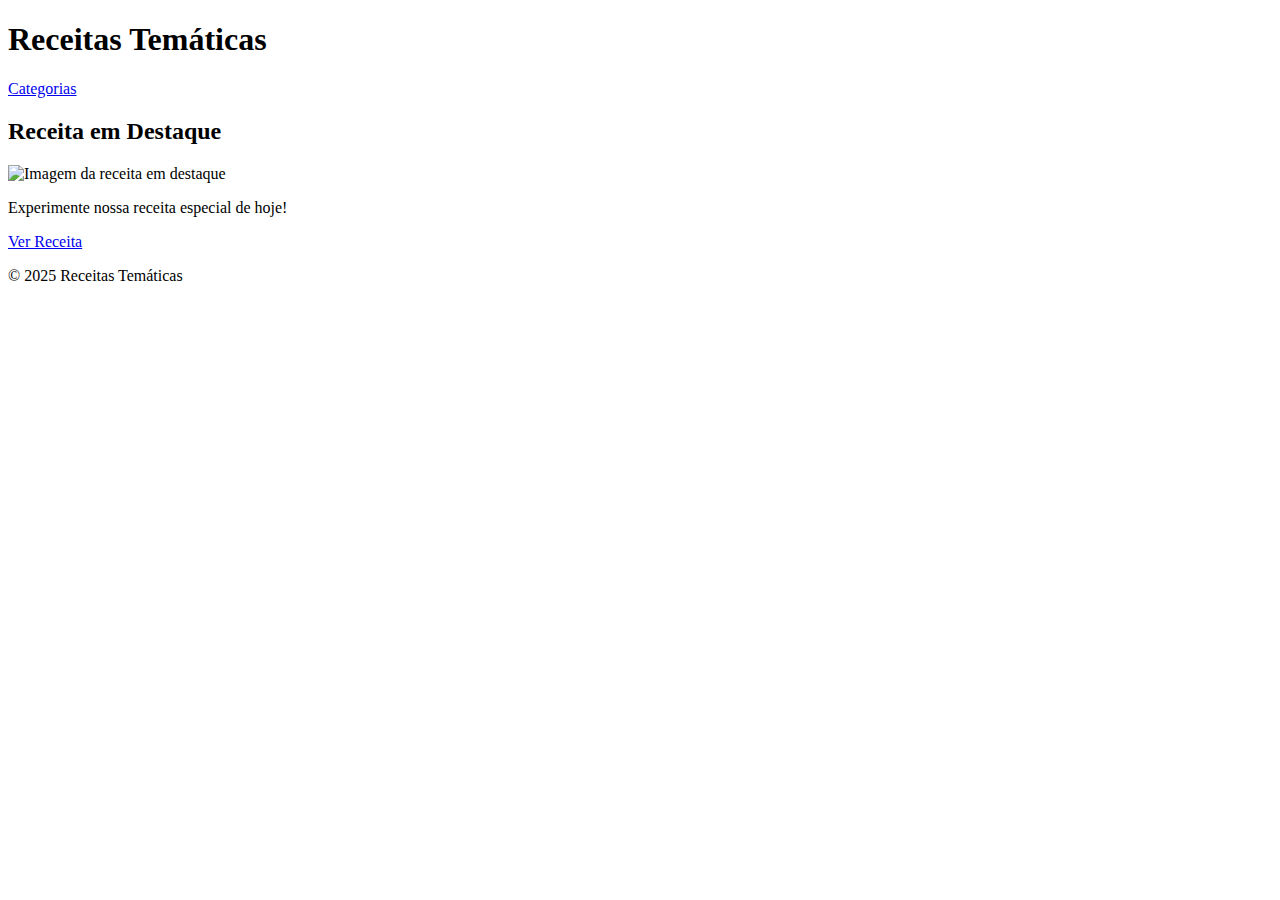
==== index.html @ f151c2f7 "algumas pastas foram excluidas e outras adicionadas porque decidi mudar o projeto" ====
<!DOCTYPE html>
<html lang="pt-BR">

<head>
    <meta charset="UTF-8">
    <meta name="viewport" content="width=device-width, initial-scale=1.0">
    <title>Receitas Temáticas</title>
    <link rel="stylesheet" href="css/styles.css">
</head>

<body>
    <header>
        <h1>Receitas Temáticas</h1>
        <nav>
            <a href="categories.html">Categorias</a>
        </nav>
    </header>
    <main>
        <section class="featured-recipe">
            <h2>Receita em Destaque</h2>
            <img src="img/featured.jpg" alt="Imagem da receita em destaque">
            <p>Experimente nossa receita especial de hoje!</p>
            <a href="recipe.html" class="btn">Ver Receita</a>
        </section>
    </main>
    <footer>
        <p>&copy; 2025 Receitas Temáticas</p>
    </footer>
</body>

</html>
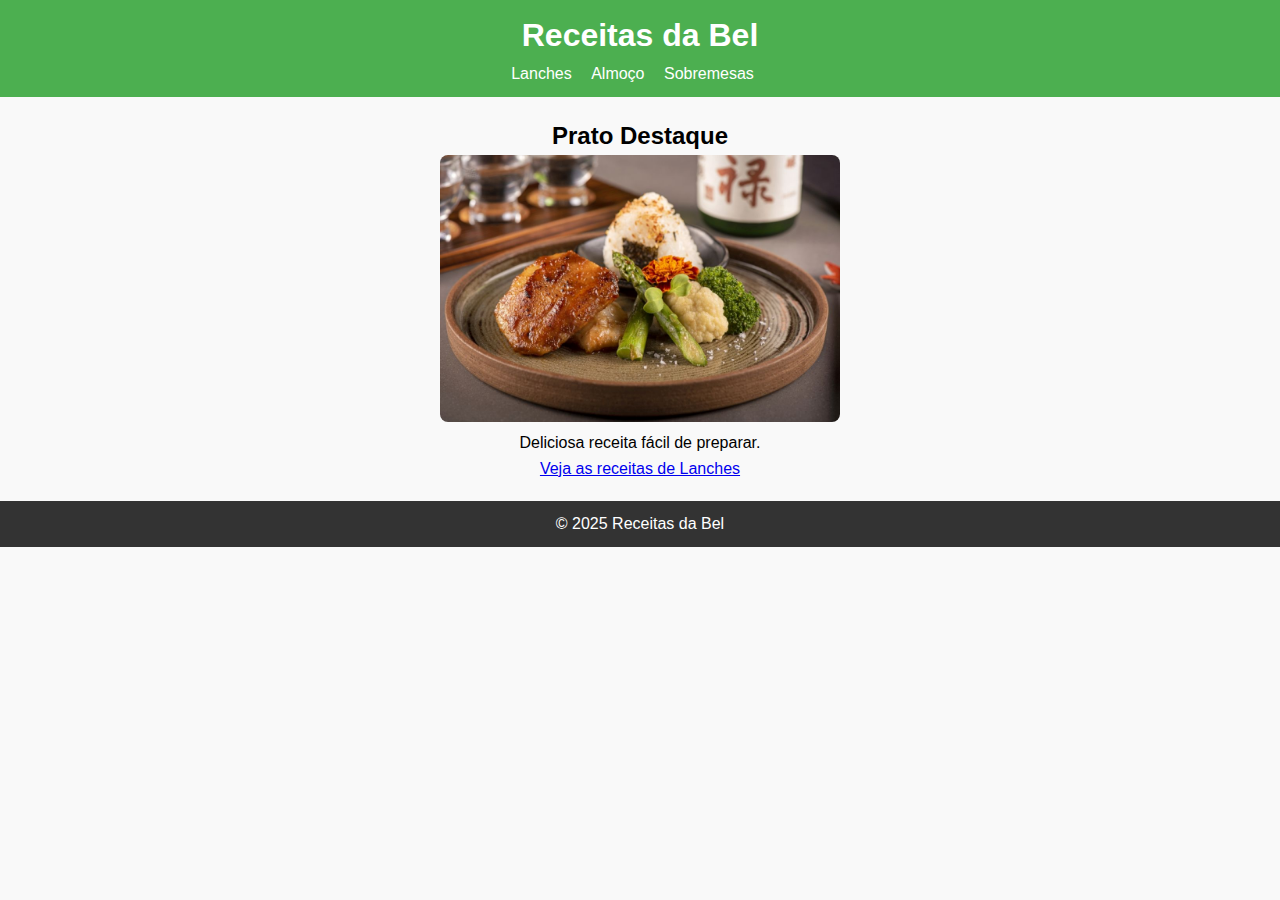
==== commit 1bb1384a: "1. Adicionar conteúdo nas páginas de categorias (Lanches, Almoço e Sobremesas) 2. Adicionar interati" ====
--- a/index.html
+++ b/index.html
@@ -1,30 +1,36 @@
 <!DOCTYPE html>
-<html lang="pt-BR">
+<html lang="pt-br">
 
 <head>
     <meta charset="UTF-8">
     <meta name="viewport" content="width=device-width, initial-scale=1.0">
-    <title>Receitas Temáticas</title>
-    <link rel="stylesheet" href="css/styles.css">
+    <title>Receitas da Bel</title>
+    <link rel="stylesheet" href="styles.css">
 </head>
 
 <body>
     <header>
-        <h1>Receitas Temáticas</h1>
+        <h1>Receitas da Bel</h1>
         <nav>
-            <a href="categories.html">Categorias</a>
+            <ul>
+                <li><a href="lanches.html">Lanches</a></li>
+                <li><a href="almoco.html">Almoço</a></li>
+                <li><a href="sobremesas.html">Sobremesas</a></li>
+            </ul>
         </nav>
     </header>
+
     <main>
-        <section class="featured-recipe">
-            <h2>Receita em Destaque</h2>
-            <img src="img/featured.jpg" alt="Imagem da receita em destaque">
-            <p>Experimente nossa receita especial de hoje!</p>
-            <a href="recipe.html" class="btn">Ver Receita</a>
+        <section id="destaque-receita">
+            <h2>Prato Destaque</h2>
+            <img src="prato-destaque.jpg" alt="Imagem da Receita">
+            <p>Deliciosa receita fácil de preparar.</p>
+            <a href="lanches.html">Veja as receitas de Lanches</a>
         </section>
     </main>
+
     <footer>
-        <p>&copy; 2025 Receitas Temáticas</p>
+        <p>&copy; 2025 Receitas da Bel</p>
     </footer>
 </body>
 
--- a/styles.css
+++ b/styles.css
@@ -0,0 +1,78 @@
+* {
+    margin: 0;
+    padding: 0;
+    box-sizing: border-box;
+}
+
+body {
+    font-family: Arial, sans-serif;
+    background-color: #f9f9f9;
+    line-height: 1.6;
+}
+
+header {
+    background-color: #4CAF50;
+    color: white;
+    text-align: center;
+    padding: 10px;
+}
+
+nav ul {
+    list-style: none;
+    padding: 0;
+}
+
+nav ul li {
+    display: inline;
+    margin-right: 15px;
+}
+
+nav ul li a {
+    color: white;
+    text-decoration: none;
+}
+
+main {
+    padding: 20px;
+    text-align: center;
+}
+
+#destaque-receita img {
+    width: 100%;
+    height: auto;
+    max-width: 400px;
+    border-radius: 8px;
+}
+
+footer {
+    text-align: center;
+    padding: 10px;
+    background-color: #333;
+    color: white;
+}
+
+#search-bar {
+    margin-top: 10px;
+    text-align: center;
+}
+
+#search-bar input {
+    padding: 8px;
+    width: 200px;
+    border-radius: 4px;
+    border: 1px solid #ccc;
+}
+
+#search-bar button {
+    padding: 8px 15px;
+    margin-left: 10px;
+    border: none;
+    background-color: #4CAF50;
+    color: white;
+    border-radius: 4px;
+    cursor: pointer;
+}
+
+#search-bar button:hover {
+    background-color: #45a049;
+}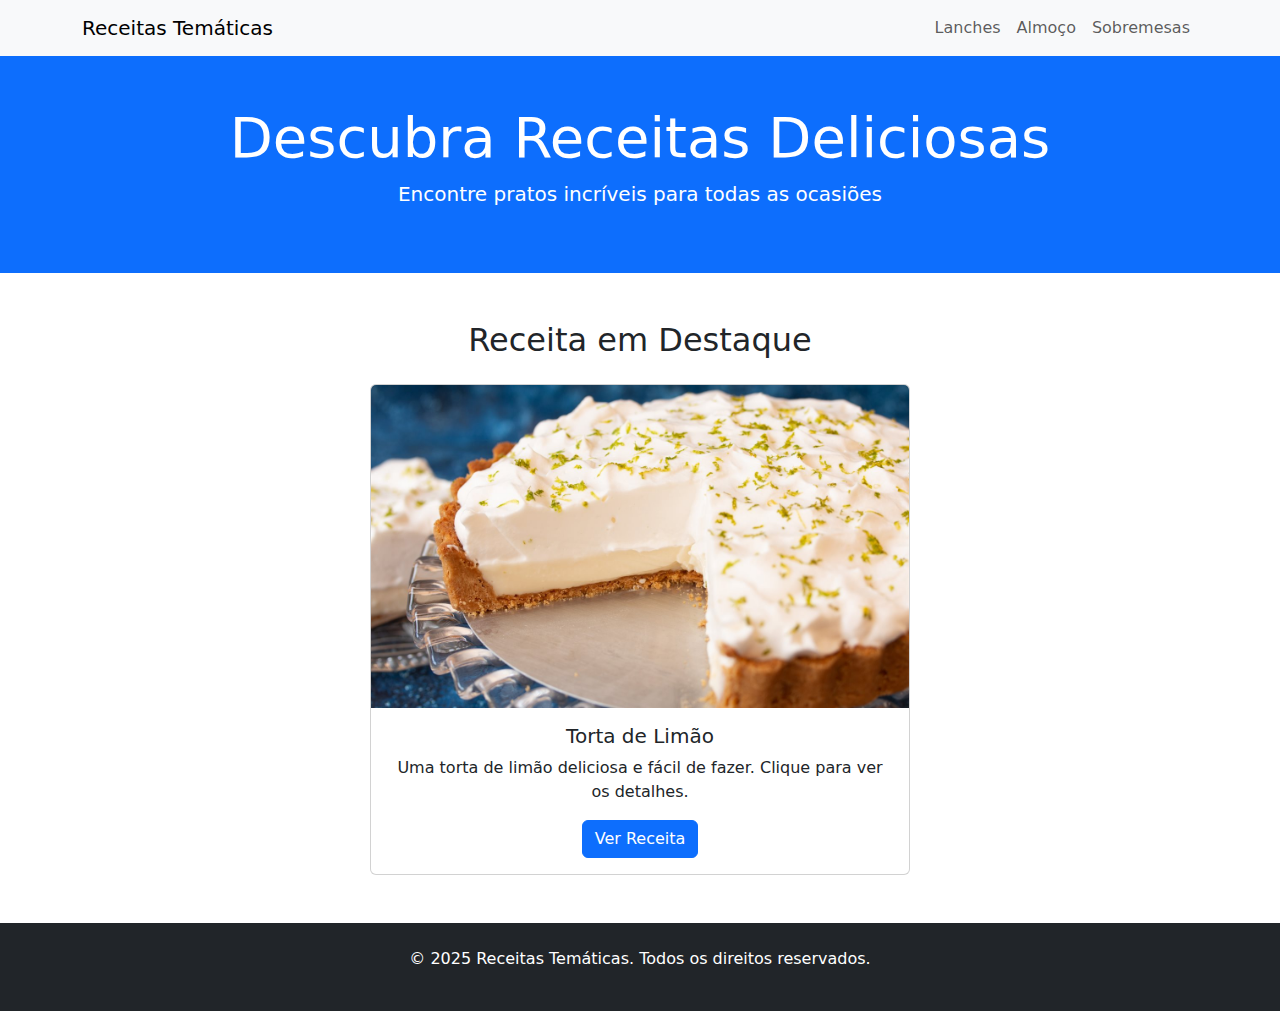
==== commit 27483753: "decidi refazer o site em bootstrap e por isso tive que apagar pra adicionar outras pastas para refaz" ====
--- a/index.html
+++ b/index.html
@@ -1,37 +1,63 @@
 <!DOCTYPE html>
-<html lang="pt-br">
+<html lang="en">
 
 <head>
     <meta charset="UTF-8">
     <meta name="viewport" content="width=device-width, initial-scale=1.0">
-    <title>Receitas da Bel</title>
-    <link rel="stylesheet" href="styles.css">
+    <title>Receitas Temáticas</title>
+    <!-- Bootstrap CSS -->
+    <link href="https://cdn.jsdelivr.net/npm/bootstrap@5.3.0/dist/css/bootstrap.min.css" rel="stylesheet">
+    <link rel="stylesheet" href="css/style.css">
 </head>
 
 <body>
-    <header>
-        <h1>Receitas da Bel</h1>
-        <nav>
-            <ul>
-                <li><a href="lanches.html">Lanches</a></li>
-                <li><a href="almoco.html">Almoço</a></li>
-                <li><a href="sobremesas.html">Sobremesas</a></li>
-            </ul>
-        </nav>
+    <!-- Navbar -->
+    <nav class="navbar navbar-expand-lg navbar-light bg-light">
+        <div class="container">
+            <a class="navbar-brand" href="#">Receitas Temáticas</a>
+            <button class="navbar-toggler" type="button" data-bs-toggle="collapse" data-bs-target="#navbarNav">
+                <span class="navbar-toggler-icon"></span>
+            </button>
+            <div class="collapse navbar-collapse" id="navbarNav">
+                <ul class="navbar-nav ms-auto">
+                    <li class="nav-item"><a class="nav-link" href="#lanches">Lanches</a></li>
+                    <li class="nav-item"><a class="nav-link" href="#almoco">Almoço</a></li>
+                    <li class="nav-item"><a class="nav-link" href="#sobremesas">Sobremesas</a></li>
+                </ul>
+            </div>
+        </div>
+    </nav>
+
+    <!-- Hero Section -->
+    <header class="bg-primary text-white text-center py-5">
+        <div class="container">
+            <h1 class="display-4">Descubra Receitas Deliciosas</h1>
+            <p class="lead">Encontre pratos incríveis para todas as ocasiões</p>
+        </div>
     </header>
 
-    <main>
-        <section id="destaque-receita">
-            <h2>Prato Destaque</h2>
-            <img src="prato-destaque.jpg" alt="Imagem da Receita">
-            <p>Deliciosa receita fácil de preparar.</p>
-            <a href="lanches.html">Veja as receitas de Lanches</a>
-        </section>
-    </main>
+    <!-- Destaque da Receita -->
+    <section class="py-5">
+        <div class="container text-center">
+            <h2 class="mb-4">Receita em Destaque</h2>
+            <div class="card mx-auto" style="max-width: 540px;">
+                <img src="receitas/torta-de-limao.jpg" class="card-img-top" alt="Receita Destaque">
+                <div class="card-body">
+                    <h5 class="card-title">Torta de Limão</h5>
+                    <p class="card-text">Uma torta de limão deliciosa e fácil de fazer. Clique para ver os detalhes.</p>
+                    <a href="receitas/torta-limao.html" class="btn btn-primary">Ver Receita</a>
+                </div>
+            </div>
+        </div>
+    </section>
 
-    <footer>
-        <p>&copy; 2025 Receitas da Bel</p>
+    <!-- Footer -->
+    <footer class="bg-dark text-white text-center py-4">
+        <p>&copy; 2025 Receitas Temáticas. Todos os direitos reservados.</p>
     </footer>
+
+    <!-- Bootstrap JS -->
+    <script src="https://cdn.jsdelivr.net/npm/bootstrap@5.3.0/dist/js/bootstrap.bundle.min.js"></script>
 </body>
 
 </html>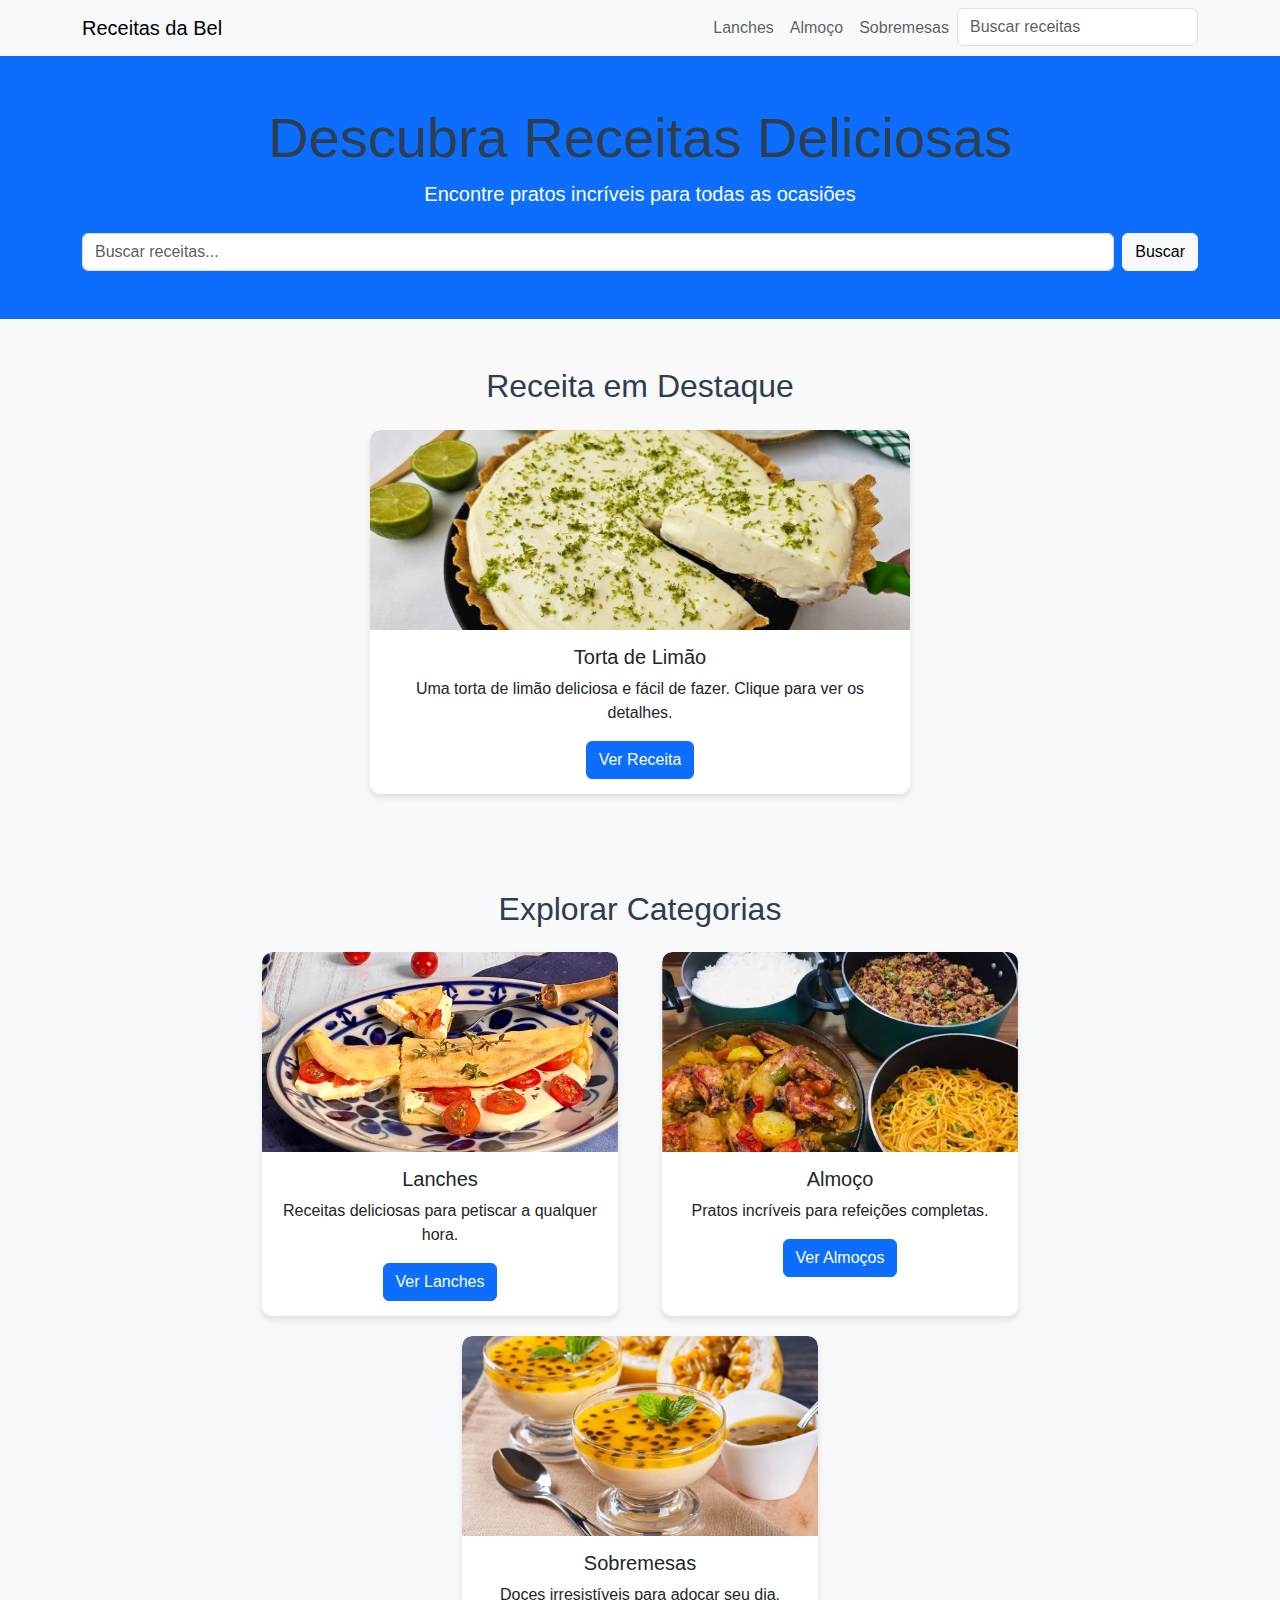
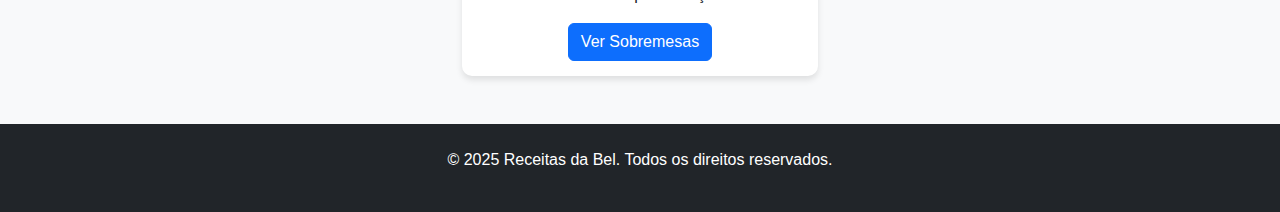
==== commit 242428ff: "Implementação do filtro de categorias dinâmico utilizando Bootstrap" ====
--- a/index.html
+++ b/index.html
@@ -1,10 +1,10 @@
 <!DOCTYPE html>
-<html lang="en">
+<html lang="pt-br">
 
 <head>
     <meta charset="UTF-8">
     <meta name="viewport" content="width=device-width, initial-scale=1.0">
-    <title>Receitas Temáticas</title>
+    <title>Receitas da Bel</title>
     <!-- Bootstrap CSS -->
     <link href="https://cdn.jsdelivr.net/npm/bootstrap@5.3.0/dist/css/bootstrap.min.css" rel="stylesheet">
     <link rel="stylesheet" href="css/style.css">
@@ -14,34 +14,44 @@
     <!-- Navbar -->
     <nav class="navbar navbar-expand-lg navbar-light bg-light">
         <div class="container">
-            <a class="navbar-brand" href="#">Receitas Temáticas</a>
-            <button class="navbar-toggler" type="button" data-bs-toggle="collapse" data-bs-target="#navbarNav">
-                <span class="navbar-toggler-icon"></span>
-            </button>
-            <div class="collapse navbar-collapse" id="navbarNav">
-                <ul class="navbar-nav ms-auto">
-                    <li class="nav-item"><a class="nav-link" href="#lanches">Lanches</a></li>
-                    <li class="nav-item"><a class="nav-link" href="#almoco">Almoço</a></li>
-                    <li class="nav-item"><a class="nav-link" href="#sobremesas">Sobremesas</a></li>
-                </ul>
-            </div>
+          <a class="navbar-brand" href="../index.html">Receitas da Bel</a>
+          <button class="navbar-toggler" type="button" data-bs-toggle="collapse" data-bs-target="#navbarNav">
+            <span class="navbar-toggler-icon"></span>
+          </button>
+          <div class="collapse navbar-collapse" id="navbarNav">
+            <ul class="navbar-nav ms-auto">
+              <li class="nav-item"><a class="nav-link" href="../lanches.html">Lanches</a></li>
+              <li class="nav-item"><a class="nav-link" href="../almoco.html">Almoço</a></li>
+              <li class="nav-item"><a class="nav-link" href="../sobremesas.html">Sobremesas</a></li>
+              <!-- Barra de Pesquisa -->
+              <li class="nav-item">
+                <input class="form-control me-2" type="search" placeholder="Buscar receitas" id="file:///C:/Sites/site-de-receitas-tematicas/index.html">
+              </li>
+            </ul>
+          </div>
         </div>
-    </nav>
+      </nav>
+      
 
     <!-- Hero Section -->
     <header class="bg-primary text-white text-center py-5">
         <div class="container">
             <h1 class="display-4">Descubra Receitas Deliciosas</h1>
             <p class="lead">Encontre pratos incríveis para todas as ocasiões</p>
+            <form class="d-flex justify-content-center mt-4">
+                <input class="form-control me-2" type="search" placeholder="Buscar receitas..." aria-label="Search">
+                <button class="btn btn-light" type="submit">Buscar</button>
+            </form>
         </div>
     </header>
+
 
     <!-- Destaque da Receita -->
     <section class="py-5">
         <div class="container text-center">
             <h2 class="mb-4">Receita em Destaque</h2>
             <div class="card mx-auto" style="max-width: 540px;">
-                <img src="receitas/torta-de-limao.jpg" class="card-img-top" alt="Receita Destaque">
+                <img src="img/torta-de-limao2.jpg" class="card-img-top" alt="Receita Destaque">
                 <div class="card-body">
                     <h5 class="card-title">Torta de Limão</h5>
                     <p class="card-text">Uma torta de limão deliciosa e fácil de fazer. Clique para ver os detalhes.</p>
@@ -51,13 +61,72 @@
         </div>
     </section>
 
+    <!-- Categorias -->
+    <section class="py-5 bg-light" id="categorias">
+        <div class="container">
+            <h2 class="text-center mb-4">Explorar Categorias</h2>
+            <div class="row">
+                <!-- Lanches -->
+                <div class="col-md-4">
+                    <div class="card h-100">
+                        <img src="img/lanches.jpg" class="card-img-top" alt="Lanches">
+                        <div class="card-body text-center">
+                            <h5 class="card-title">Lanches</h5>
+                            <p class="card-text">Receitas deliciosas para petiscar a qualquer hora.</p>
+                            <a href="lanches.html" class="btn btn-primary">Ver Lanches</a>
+                        </div>
+                    </div>
+                </div>
+                <!-- Almoço -->
+                <div class="col-md-4">
+                    <div class="card h-100">
+                        <img src="img/almoco.jpg" class="card-img-top" alt="Almoço">
+                        <div class="card-body text-center">
+                            <h5 class="card-title">Almoço</h5>
+                            <p class="card-text">Pratos incríveis para refeições completas.</p>
+                            <a href="almoco.html" class="btn btn-primary">Ver Almoços</a>
+                        </div>
+                    </div>
+                </div>
+                <!-- Sobremesas -->
+                <div class="col-md-4">
+                    <div class="card h-100">
+                        <img src="img/sobremesas.jpg" class="card-img-top" alt="Sobremesas">
+                        <div class="card-body text-center">
+                            <h5 class="card-title">Sobremesas</h5>
+                            <p class="card-text">Doces irresistíveis para adoçar seu dia.</p>
+                            <a href="sobremesas.html" class="btn btn-primary">Ver Sobremesas</a>
+                        </div>
+                    </div>
+                </div>
+            </div>
+        </div>
+    </section>
+
+
     <!-- Footer -->
     <footer class="bg-dark text-white text-center py-4">
-        <p>&copy; 2025 Receitas Temáticas. Todos os direitos reservados.</p>
+        <p>&copy; 2025 Receitas da Bel. Todos os direitos reservados.</p>
     </footer>
 
     <!-- Bootstrap JS -->
     <script src="https://cdn.jsdelivr.net/npm/bootstrap@5.3.0/dist/js/bootstrap.bundle.min.js"></script>
+      
 </body>
 
-</html>+</html>
+
+<style>/* Estilo padrão para as imagens */
+    .card img {
+      transition: transform 0.3s ease, filter 0.3s ease;
+    }
+    
+    /* Efeito ao passar o mouse */
+    .card img:hover {
+      transform: scale(1.1); /* Zoom na imagem */
+      filter: brightness(80%); /* Escurece a imagem */
+    }
+    </style>
+  
+
+
--- a/css/style.css
+++ b/css/style.css
@@ -0,0 +1,78 @@
+/* Configuração global */
+body {
+    font-family: 'Arial', sans-serif;
+    background-color: #f9f9f9;
+    color: #333;
+    margin: 0;
+    padding: 0;
+  }
+  
+  /* Cabeçalho */
+  h1, h2 {
+    color: #2c3e50;
+    text-align: center;
+  }
+  
+  /* Botões de filtro */
+  .filter-btn {
+    margin: 5px;
+    padding: 10px 20px;
+    background-color: #3498db;
+    border: none;
+    border-radius: 5px;
+    color: white;
+    cursor: pointer;
+    transition: background-color 0.3s ease;
+  }
+  
+  .filter-btn:hover {
+    background-color: #2980b9;
+  }
+  
+  /* Cards */
+  .card {
+    border: none;
+    border-radius: 10px;
+    box-shadow: 0 4px 6px rgba(0, 0, 0, 0.1);
+    overflow: hidden;
+    background-color: #fff;
+    transition: transform 0.3s ease, box-shadow 0.3s ease;
+  }
+  
+  .card:hover {
+    transform: scale(1.05);
+    box-shadow: 0 6px 10px rgba(0, 0, 0, 0.15);
+  }
+  
+  .card-img-top {
+    border-top-left-radius: 10px;
+    border-top-right-radius: 10px;
+    max-height: 200px;
+    object-fit: cover;
+  }
+  
+  .card-body {
+    padding: 15px;
+    text-align: center;
+  }
+  
+  /* Grid de receitas */
+  .row {
+    display: flex;
+    flex-wrap: wrap;
+    gap: 20px;
+    justify-content: center;
+  }
+  
+  /* Responsividade */
+  @media (max-width: 768px) {
+    .card {
+      margin-bottom: 20px;
+    }
+  
+    .filter-btn {
+      width: 100%;
+      margin-bottom: 10px;
+    }
+  }
+  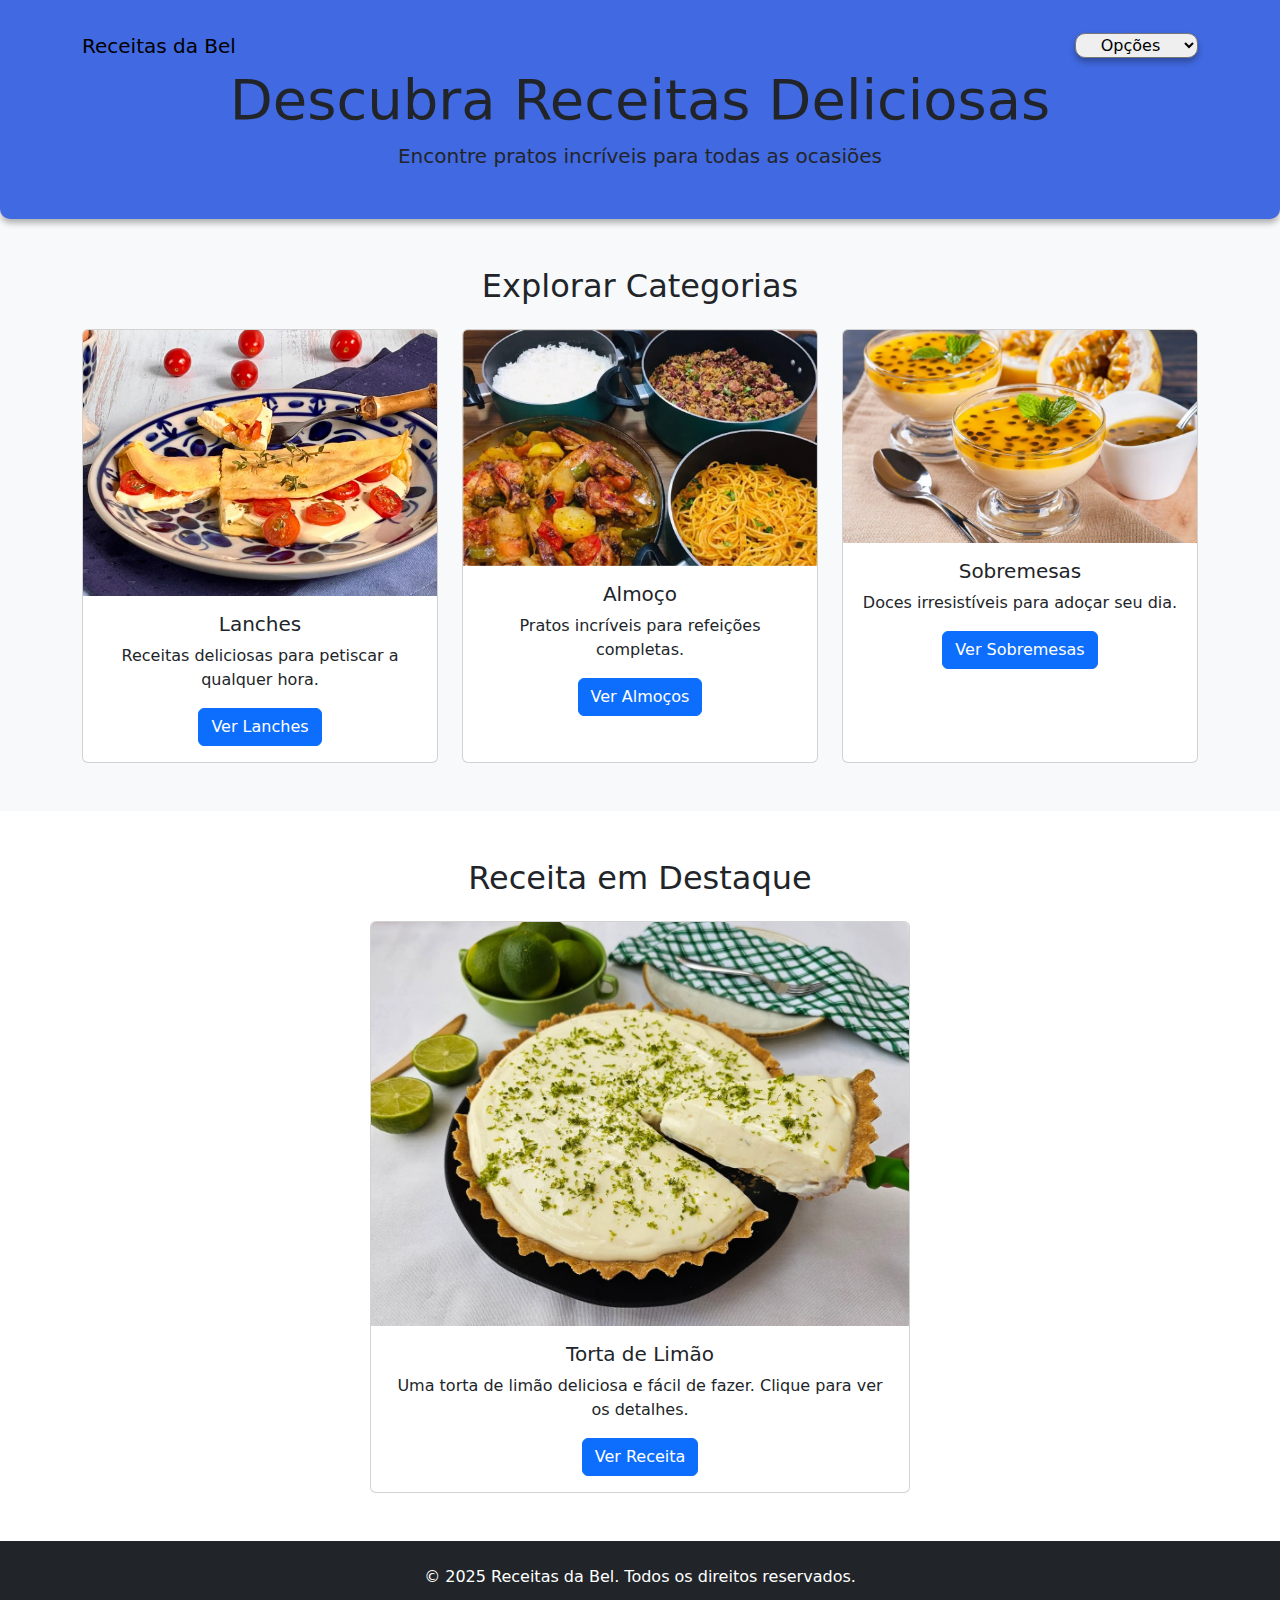
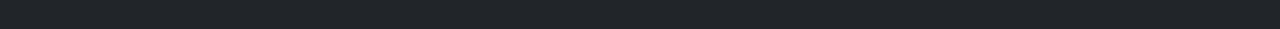
==== commit f1dc185e: "mexendo na estrutura visual do site" ====
--- a/index.html
+++ b/index.html
@@ -2,64 +2,33 @@
 <html lang="pt-br">
 
 <head>
-    <meta charset="UTF-8">
-    <meta name="viewport" content="width=device-width, initial-scale=1.0">
+    <meta charset="UTF-8" />
+    <meta name="viewport" content="width=device-width, initial-scale=1.0" />
     <title>Receitas da Bel</title>
     <!-- Bootstrap CSS -->
-    <link href="https://cdn.jsdelivr.net/npm/bootstrap@5.3.0/dist/css/bootstrap.min.css" rel="stylesheet">
-    <link rel="stylesheet" href="css/style.css">
+    <link href="https://cdn.jsdelivr.net/npm/bootstrap@5.3.0/dist/css/bootstrap.min.css" rel="stylesheet" />
+    <link rel="stylesheet" href="css/style.css" />
 </head>
 
 <body>
-    <!-- Navbar -->
-    <nav class="navbar navbar-expand-lg navbar-light bg-light">
+    <!-- Hero Section -->
+    <header class="navbar">
         <div class="container">
-          <a class="navbar-brand" href="../index.html">Receitas da Bel</a>
-          <button class="navbar-toggler" type="button" data-bs-toggle="collapse" data-bs-target="#navbarNav">
-            <span class="navbar-toggler-icon"></span>
-          </button>
-          <div class="collapse navbar-collapse" id="navbarNav">
-            <ul class="navbar-nav ms-auto">
-              <li class="nav-item"><a class="nav-link" href="../lanches.html">Lanches</a></li>
-              <li class="nav-item"><a class="nav-link" href="../almoco.html">Almoço</a></li>
-              <li class="nav-item"><a class="nav-link" href="../sobremesas.html">Sobremesas</a></li>
-              <!-- Barra de Pesquisa -->
-              <li class="nav-item">
-                <input class="form-control me-2" type="search" placeholder="Buscar receitas" id="file:///C:/Sites/site-de-receitas-tematicas/index.html">
-              </li>
-            </ul>
-          </div>
+
+            <a class="navbar-brand" href="../index.html">Receitas da Bel</a>
+            <select name="options" class="options">
+                <option hidden value="0">Opções</option>
+                <option value="1">Lanches</option>
+                <option value="2">Almoço</option>
+                <option value="3">Sobremesas</option>
+            </select>
         </div>
-      </nav>
-      
 
-    <!-- Hero Section -->
-    <header class="bg-primary text-white text-center py-5">
-        <div class="container">
-            <h1 class="display-4">Descubra Receitas Deliciosas</h1>
-            <p class="lead">Encontre pratos incríveis para todas as ocasiões</p>
-            <form class="d-flex justify-content-center mt-4">
-                <input class="form-control me-2" type="search" placeholder="Buscar receitas..." aria-label="Search">
-                <button class="btn btn-light" type="submit">Buscar</button>
-            </form>
+        <h1 class="display-4">Descubra Receitas Deliciosas</h1>
+        <p class="lead">Encontre pratos incríveis para todas as ocasiões</p>
+        <form class="d-flex justify-content-center mt-4"></form>
         </div>
     </header>
-
-
-    <!-- Destaque da Receita -->
-    <section class="py-5">
-        <div class="container text-center">
-            <h2 class="mb-4">Receita em Destaque</h2>
-            <div class="card mx-auto" style="max-width: 540px;">
-                <img src="img/torta-de-limao2.jpg" class="card-img-top" alt="Receita Destaque">
-                <div class="card-body">
-                    <h5 class="card-title">Torta de Limão</h5>
-                    <p class="card-text">Uma torta de limão deliciosa e fácil de fazer. Clique para ver os detalhes.</p>
-                    <a href="receitas/torta-limao.html" class="btn btn-primary">Ver Receita</a>
-                </div>
-            </div>
-        </div>
-    </section>
 
     <!-- Categorias -->
     <section class="py-5 bg-light" id="categorias">
@@ -69,7 +38,7 @@
                 <!-- Lanches -->
                 <div class="col-md-4">
                     <div class="card h-100">
-                        <img src="img/lanches.jpg" class="card-img-top" alt="Lanches">
+                        <img src="img/lanches.jpg" class="card-img-top" alt="Lanches" />
                         <div class="card-body text-center">
                             <h5 class="card-title">Lanches</h5>
                             <p class="card-text">Receitas deliciosas para petiscar a qualquer hora.</p>
@@ -80,7 +49,7 @@
                 <!-- Almoço -->
                 <div class="col-md-4">
                     <div class="card h-100">
-                        <img src="img/almoco.jpg" class="card-img-top" alt="Almoço">
+                        <img src="img/almoco.jpg" class="card-img-top" alt="Almoço" />
                         <div class="card-body text-center">
                             <h5 class="card-title">Almoço</h5>
                             <p class="card-text">Pratos incríveis para refeições completas.</p>
@@ -91,7 +60,7 @@
                 <!-- Sobremesas -->
                 <div class="col-md-4">
                     <div class="card h-100">
-                        <img src="img/sobremesas.jpg" class="card-img-top" alt="Sobremesas">
+                        <img src="img/sobremesas.jpg" class="card-img-top" alt="Sobremesas" />
                         <div class="card-body text-center">
                             <h5 class="card-title">Sobremesas</h5>
                             <p class="card-text">Doces irresistíveis para adoçar seu dia.</p>
@@ -103,6 +72,22 @@
         </div>
     </section>
 
+    <!-- Destaque da Receita -->
+    <section class="py-5">
+        <div class="container text-center">
+            <h2 class="mb-4">Receita em Destaque</h2>
+            <div class="card mx-auto" style="max-width: 540px">
+                <img src="img/torta-de-limao2.jpg" class="card-img-top" alt="Receita Destaque" />
+                <div class="card-body">
+                    <h5 class="card-title">Torta de Limão</h5>
+                    <p class="card-text">
+                        Uma torta de limão deliciosa e fácil de fazer. Clique para ver os detalhes.
+                    </p>
+                    <a href="receitas/torta-limao.html" class="btn btn-primary">Ver Receita</a>
+                </div>
+            </div>
+        </div>
+    </section>
 
     <!-- Footer -->
     <footer class="bg-dark text-white text-center py-4">
@@ -111,22 +96,21 @@
 
     <!-- Bootstrap JS -->
     <script src="https://cdn.jsdelivr.net/npm/bootstrap@5.3.0/dist/js/bootstrap.bundle.min.js"></script>
-      
 </body>
 
 </html>
 
-<style>/* Estilo padrão para as imagens */
+<style>
+    /* Estilo padrão para as imagens */
     .card img {
-      transition: transform 0.3s ease, filter 0.3s ease;
+        transition: transform 0.3s ease, filter 0.3s ease;
     }
-    
+
     /* Efeito ao passar o mouse */
     .card img:hover {
-      transform: scale(1.1); /* Zoom na imagem */
-      filter: brightness(80%); /* Escurece a imagem */
+        transform: scale(1.1);
+        /* Zoom na imagem */
+        filter: brightness(80%);
+        /* Escurece a imagem */
     }
-    </style>
-  
-
-
+</style>--- a/css/style.css
+++ b/css/style.css
@@ -1,78 +1,18 @@
-/* Configuração global */
-body {
-    font-family: 'Arial', sans-serif;
-    background-color: #f9f9f9;
-    color: #333;
-    margin: 0;
-    padding: 0;
-  }
-  
-  /* Cabeçalho */
-  h1, h2 {
-    color: #2c3e50;
-    text-align: center;
-  }
-  
-  /* Botões de filtro */
-  .filter-btn {
-    margin: 5px;
-    padding: 10px 20px;
-    background-color: #3498db;
-    border: none;
-    border-radius: 5px;
-    color: white;
-    cursor: pointer;
-    transition: background-color 0.3s ease;
-  }
-  
-  .filter-btn:hover {
-    background-color: #2980b9;
-  }
-  
-  /* Cards */
-  .card {
-    border: none;
-    border-radius: 10px;
-    box-shadow: 0 4px 6px rgba(0, 0, 0, 0.1);
-    overflow: hidden;
-    background-color: #fff;
-    transition: transform 0.3s ease, box-shadow 0.3s ease;
-  }
-  
-  .card:hover {
-    transform: scale(1.05);
-    box-shadow: 0 6px 10px rgba(0, 0, 0, 0.15);
-  }
-  
-  .card-img-top {
-    border-top-left-radius: 10px;
-    border-top-right-radius: 10px;
-    max-height: 200px;
-    object-fit: cover;
-  }
-  
-  .card-body {
-    padding: 15px;
-    text-align: center;
-  }
-  
-  /* Grid de receitas */
-  .row {
-    display: flex;
-    flex-wrap: wrap;
-    gap: 20px;
-    justify-content: center;
-  }
-  
-  /* Responsividade */
-  @media (max-width: 768px) {
-    .card {
-      margin-bottom: 20px;
-    }
-  
-    .filter-btn {
-      width: 100%;
-      margin-bottom: 10px;
-    }
-  }
-  +.navbar {
+  background-color: royalblue;
+  text: white;
+  text-align: center;
+  padding-top: 2%;
+  display: flex;
+  flex-direction: column;
+  border-bottom-right-radius: 10px;
+  border-bottom-left-radius: 10px;
+  box-shadow: 0px 4px 6px rgba(0, 0, 0, 0.3);
+}
+
+.options {
+  border-radius: 10px;
+  box-shadow: 0px 4px 6px rgba(0, 0, 0, 0.3);
+  text-align: center;
+  padding: 1px;
+}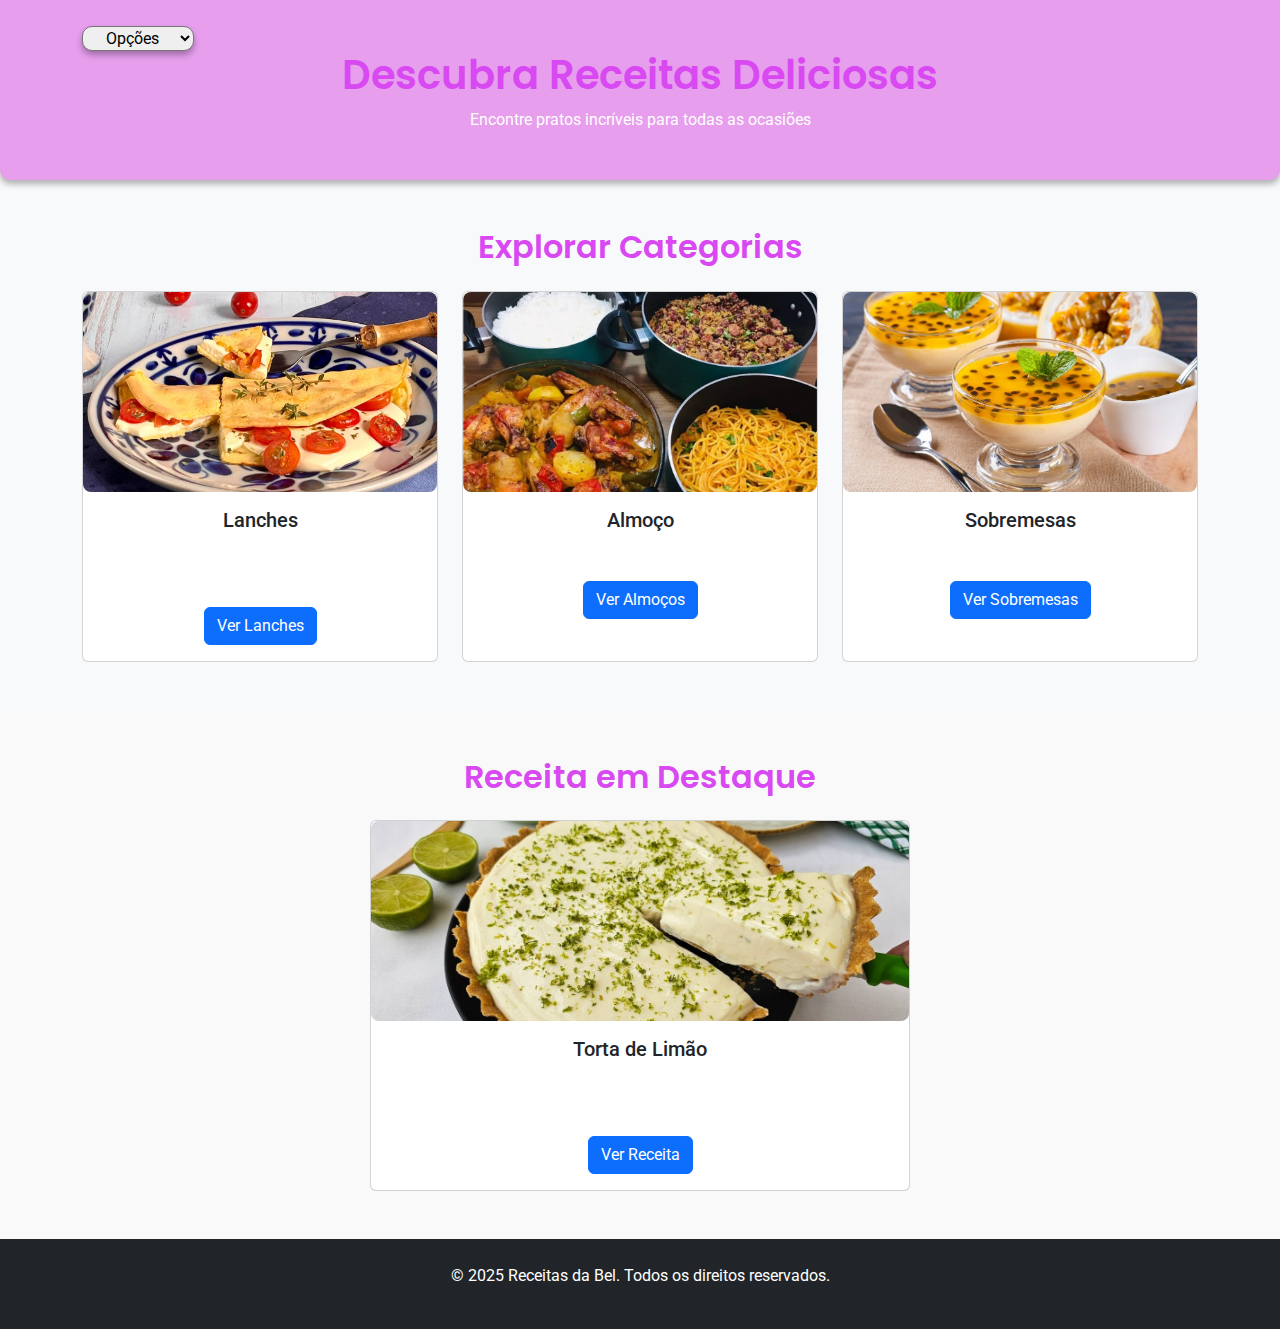
==== commit da455970: "Adicionado layout para a página de lanches e ajustado o estilo: - Adicionado cabeçalho e rodapé esti" ====
--- a/index.html
+++ b/index.html
@@ -7,7 +7,8 @@
     <title>Receitas da Bel</title>
     <!-- Bootstrap CSS -->
     <link href="https://cdn.jsdelivr.net/npm/bootstrap@5.3.0/dist/css/bootstrap.min.css" rel="stylesheet" />
-    <link rel="stylesheet" href="css/style.css" />
+    <link rel="stylesheet" href="css/style.css">
+    <link href="https://fonts.googleapis.com/css2?family=Poppins:wght@400;600&family=Roboto:wght@300;400&display=swap" rel="stylesheet">
 </head>
 
 <body>
@@ -15,7 +16,7 @@
     <header class="navbar">
         <div class="container">
 
-            <a class="navbar-brand" href="../index.html">Receitas da Bel</a>
+            
             <select name="options" class="options">
                 <option hidden value="0">Opções</option>
                 <option value="1">Lanches</option>
@@ -24,8 +25,8 @@
             </select>
         </div>
 
-        <h1 class="display-4">Descubra Receitas Deliciosas</h1>
-        <p class="lead">Encontre pratos incríveis para todas as ocasiões</p>
+        <h1 class="body">Descubra Receitas Deliciosas</h1>
+        <p class="p">Encontre pratos incríveis para todas as ocasiões</p>
         <form class="d-flex justify-content-center mt-4"></form>
         </div>
     </header>
--- a/css/style.css
+++ b/css/style.css
@@ -1,5 +1,5 @@
 .navbar {
-  background-color: royalblue;
+  background-color: rgb(230, 158, 237);
   text: white;
   text-align: center;
   padding-top: 2%;
@@ -15,4 +15,41 @@
   box-shadow: 0px 4px 6px rgba(0, 0, 0, 0.3);
   text-align: center;
   padding: 1px;
-}+}
+
+/* Estilo para ajustar o tamanho das imagens */
+.card img {
+  width: 100%;
+  /* Garante que a imagem ocupe toda a largura do contêiner */
+  height: 200px;
+  /* Define uma altura fixa */
+  object-fit: cover;
+  /* Ajusta a imagem para caber sem distorção */
+  border-radius: 8px;
+  /* Bordas arredondadas (opcional) */
+}
+
+/* Fonte padrão do site */
+body {
+  font-family: 'Roboto', sans-serif;
+  color: #333; /* Cor de texto padrão */
+  line-height: 1.6; /* Espaçamento entre linhas */
+  background-color: #f9f9f9; /* Fundo suave */
+  margin: 0;
+  padding: 0;
+}
+
+/* Títulos */
+h1, h2, h3 {
+  font-family: 'Poppins', sans-serif;
+  font-weight: 600;
+  color: #d849f1; /* Cor mais escura para contraste */
+}
+
+/* Parágrafos e texto geral */
+p {
+  font-size: 1rem; /* Tamanho confortável */
+  color: #ffffff; /* Cinza suave */
+}
+
+
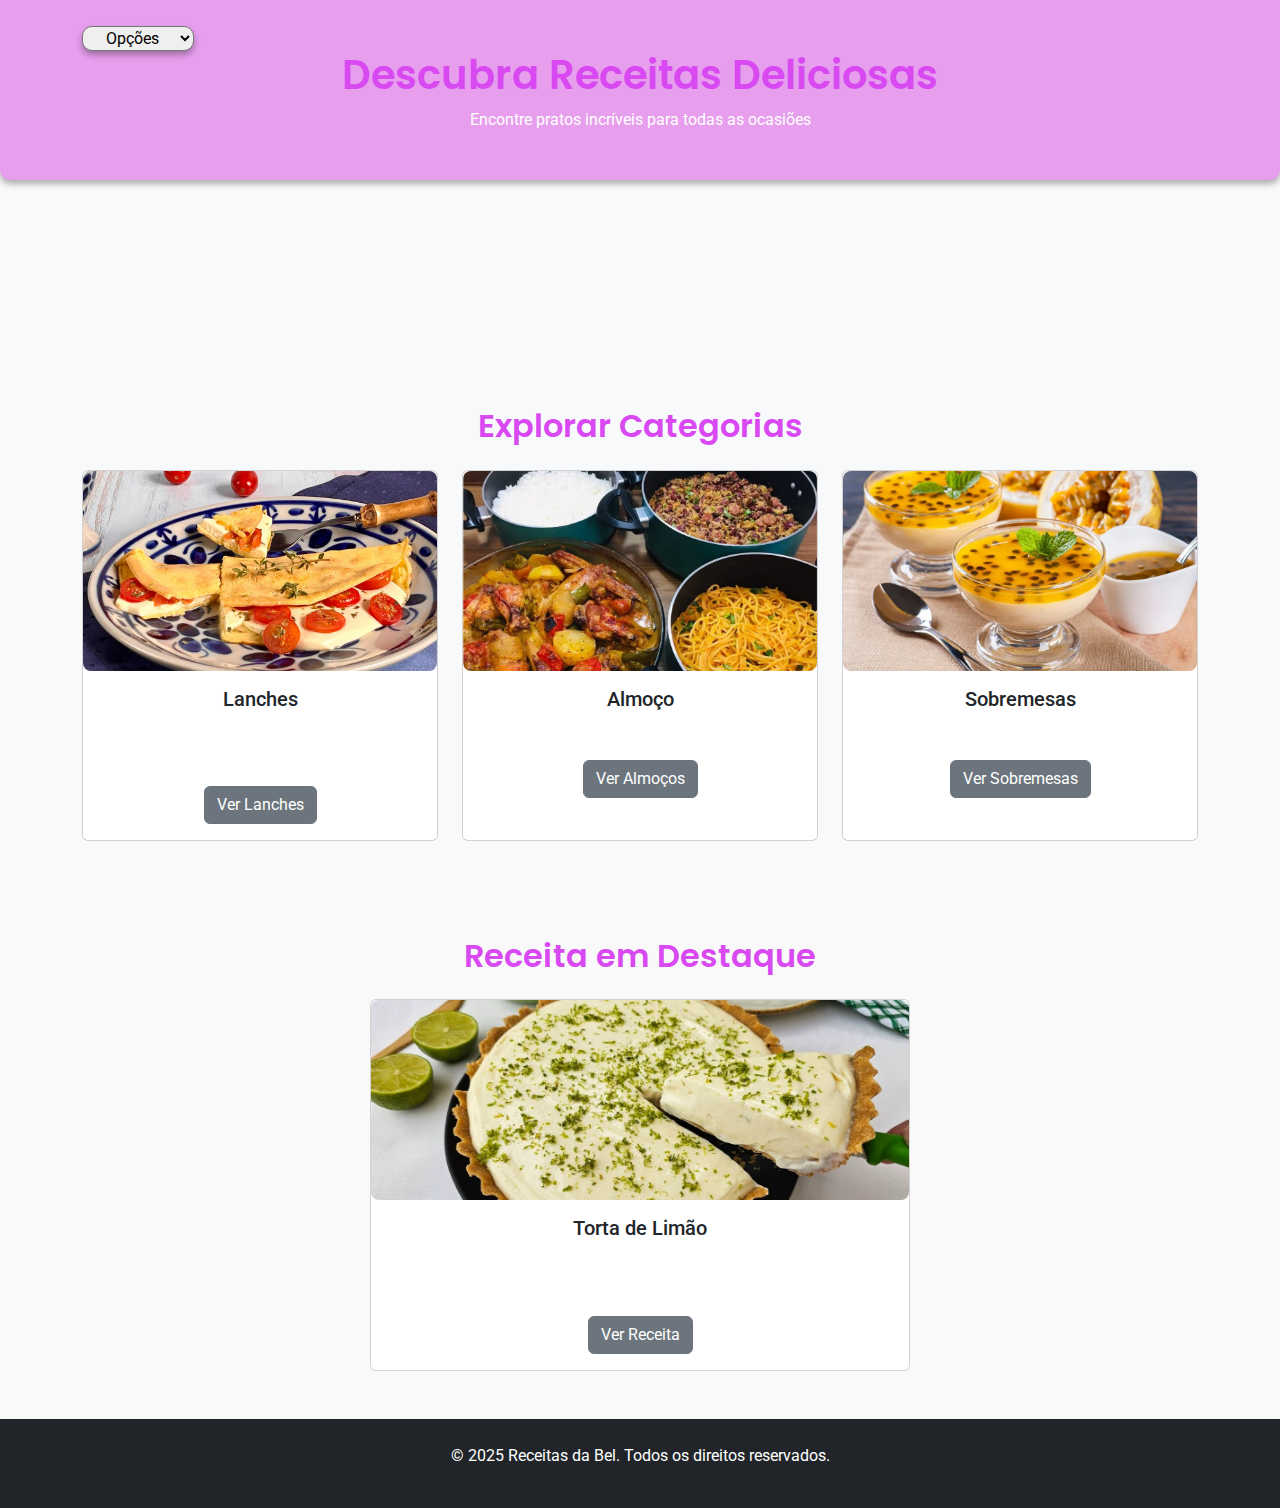
==== commit d338b226: "feat: Adiciona botão de voltar em cada página de categoria e mantém nome fixo no seletor de opções" ====
--- a/index.html
+++ b/index.html
@@ -8,15 +8,14 @@
     <!-- Bootstrap CSS -->
     <link href="https://cdn.jsdelivr.net/npm/bootstrap@5.3.0/dist/css/bootstrap.min.css" rel="stylesheet" />
     <link rel="stylesheet" href="css/style.css">
-    <link href="https://fonts.googleapis.com/css2?family=Poppins:wght@400;600&family=Roboto:wght@300;400&display=swap" rel="stylesheet">
+    <link href="https://fonts.googleapis.com/css2?family=Poppins:wght@400;600&family=Roboto:wght@300;400&display=swap"
+        rel="stylesheet">
 </head>
 
 <body>
     <!-- Hero Section -->
     <header class="navbar">
         <div class="container">
-
-            
             <select name="options" class="options">
                 <option hidden value="0">Opções</option>
                 <option value="1">Lanches</option>
@@ -24,13 +23,17 @@
                 <option value="3">Sobremesas</option>
             </select>
         </div>
-
         <h1 class="body">Descubra Receitas Deliciosas</h1>
         <p class="p">Encontre pratos incríveis para todas as ocasiões</p>
         <form class="d-flex justify-content-center mt-4"></form>
-        </div>
     </header>
-
+    <br>
+    <br>
+    <br>
+    <br>
+    <br>
+    <br>
+    <br>
     <!-- Categorias -->
     <section class="py-5 bg-light" id="categorias">
         <div class="container">
@@ -43,7 +46,7 @@
                         <div class="card-body text-center">
                             <h5 class="card-title">Lanches</h5>
                             <p class="card-text">Receitas deliciosas para petiscar a qualquer hora.</p>
-                            <a href="lanches.html" class="btn btn-primary">Ver Lanches</a>
+                            <a href="lanches.html" class="btn btn-secondary">Ver Lanches</a>
                         </div>
                     </div>
                 </div>
@@ -54,7 +57,7 @@
                         <div class="card-body text-center">
                             <h5 class="card-title">Almoço</h5>
                             <p class="card-text">Pratos incríveis para refeições completas.</p>
-                            <a href="almoco.html" class="btn btn-primary">Ver Almoços</a>
+                            <a href="almoco.html" class="btn btn-secondary">Ver Almoços</a>
                         </div>
                     </div>
                 </div>
@@ -65,7 +68,7 @@
                         <div class="card-body text-center">
                             <h5 class="card-title">Sobremesas</h5>
                             <p class="card-text">Doces irresistíveis para adoçar seu dia.</p>
-                            <a href="sobremesas.html" class="btn btn-primary">Ver Sobremesas</a>
+                            <a href="sobremesas.html" class="btn btn-secondary">Ver Sobremesas</a>
                         </div>
                     </div>
                 </div>
@@ -84,7 +87,7 @@
                     <p class="card-text">
                         Uma torta de limão deliciosa e fácil de fazer. Clique para ver os detalhes.
                     </p>
-                    <a href="receitas/torta-limao.html" class="btn btn-primary">Ver Receita</a>
+                    <a href="receitas/torta-limao.html" class="btn btn-secondary">Ver Receita</a>
                 </div>
             </div>
         </div>
@@ -97,6 +100,22 @@
 
     <!-- Bootstrap JS -->
     <script src="https://cdn.jsdelivr.net/npm/bootstrap@5.3.0/dist/js/bootstrap.bundle.min.js"></script>
+
+    <script>
+        document.querySelector(".options").addEventListener("change", function() {
+            const valorSelecionado = this.value;
+            
+            if (valorSelecionado === "1") {
+                window.location.href = "lanches.html";
+            } else if (valorSelecionado === "2") {
+                window.location.href = "almoco.html";
+            } else if (valorSelecionado === "3") {
+                window.location.href = "sobremesas.html";
+            }
+            
+            this.value = "0";
+        });
+      </script>
 </body>
 
 </html>
